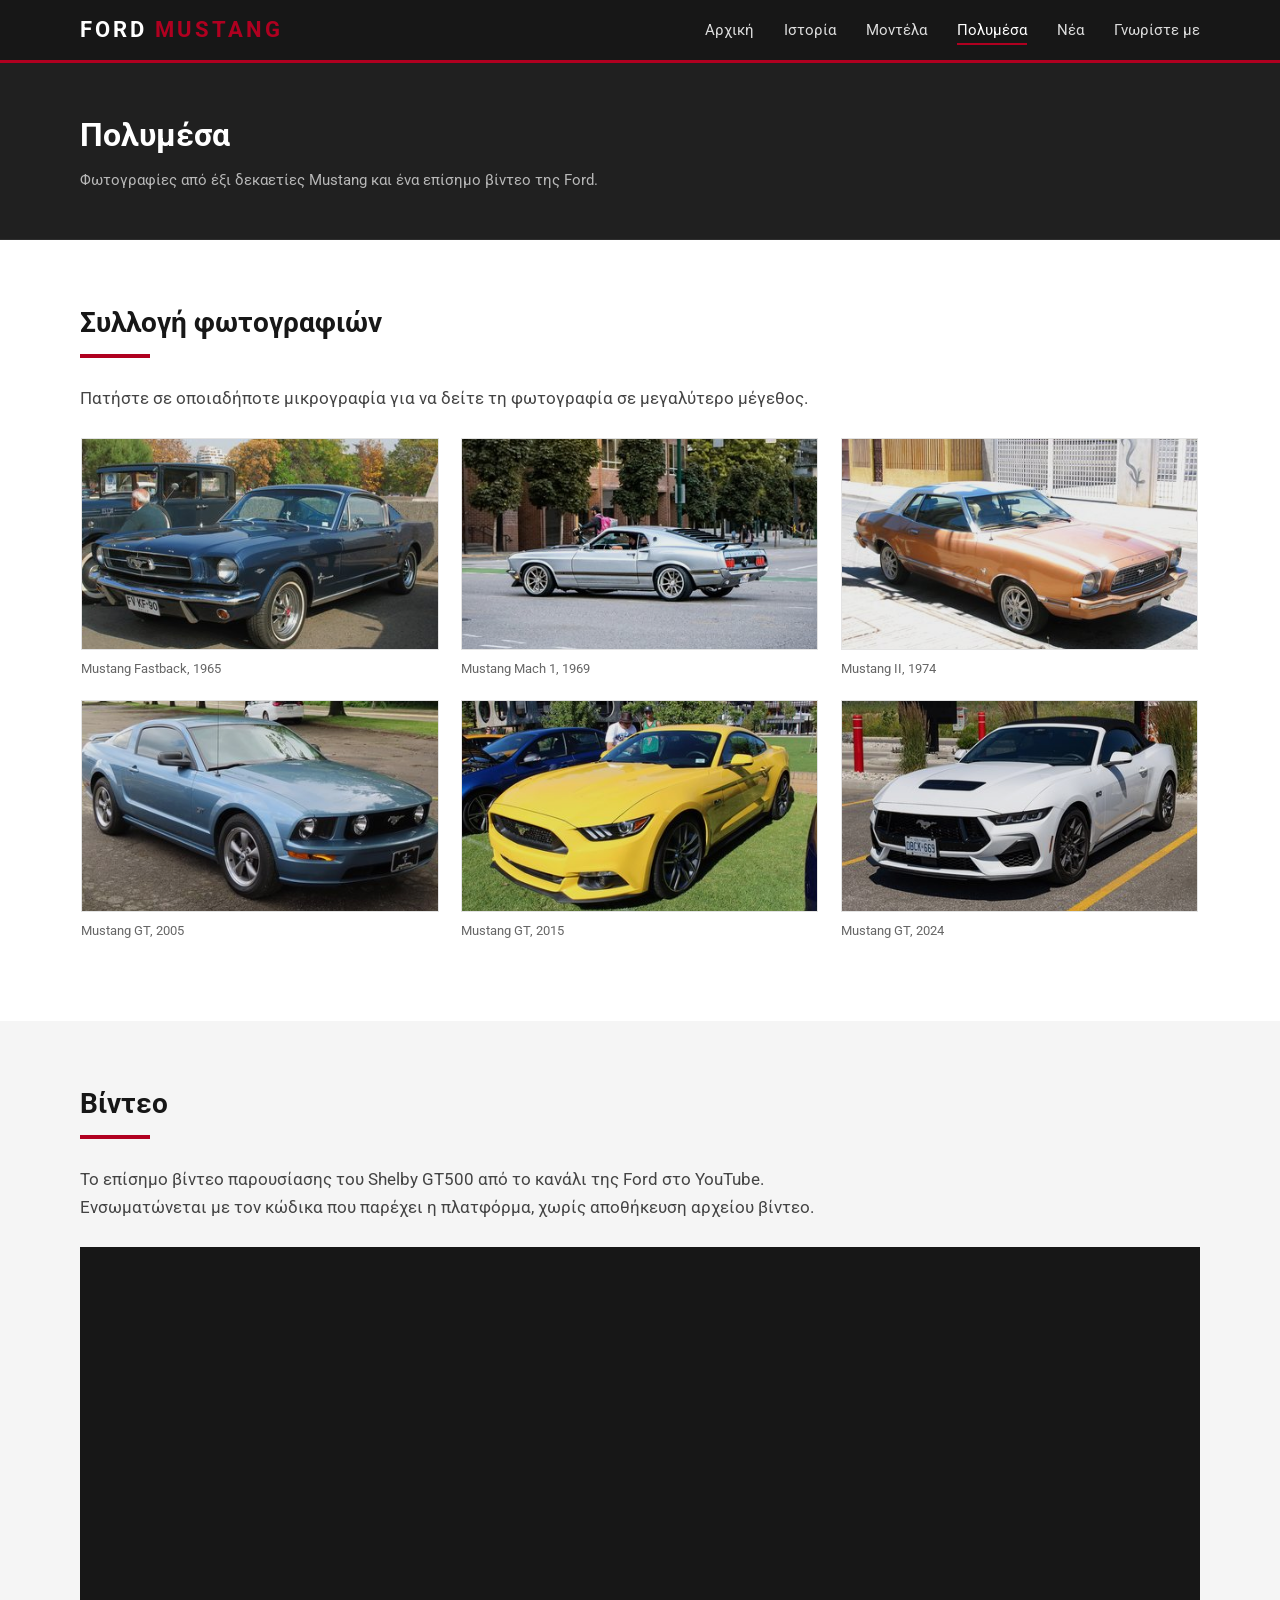
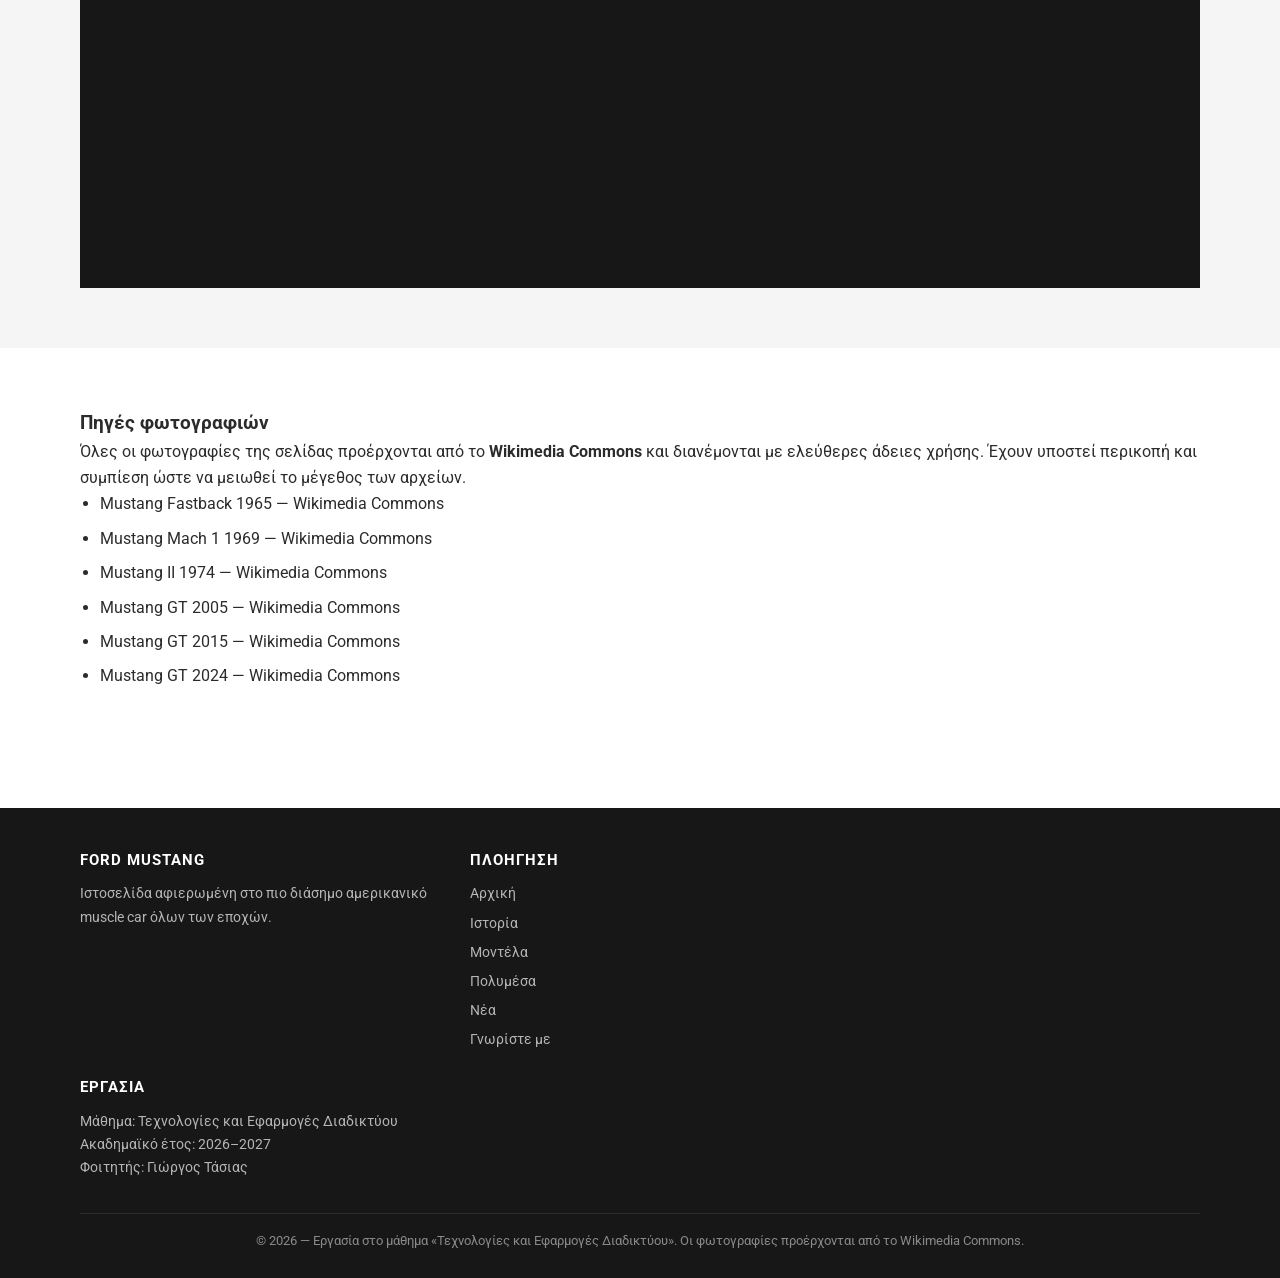
==== gallery.html @ 4e51d364 "Ford Mustang static site - course project" ====
<!DOCTYPE html>
<html lang="el">
<head>
  <meta charset="utf-8">
  <meta name="viewport" content="width=device-width, initial-scale=1">
  <meta name="description" content="Φωτογραφίες και βίντεο του Ford Mustang: συλλογή από τις σημαντικότερες γενιές του μοντέλου και επίσημο βίντεο της Ford.">
  <meta name="keywords" content="Ford Mustang φωτογραφίες, Mustang gallery, βίντεο Mustang, Shelby GT500 video">
  <meta name="author" content="Γιώργος Τάσιας">
  <title>Ford Mustang — Πολυμέσα</title>
  <link rel="stylesheet" href="css/style.css">
</head>
<body>

  <header class="site-header">
    <div class="container header-inner">
      <p class="logo"><a href="index.html">FORD <span>MUSTANG</span></a></p>
      <button class="nav-toggle" type="button" aria-controls="mainnav" aria-expanded="false">&#9776;</button>
      <nav class="main-nav" id="mainnav" aria-label="Κύριο μενού">
        <ul>
          <li><a href="index.html">Αρχική</a></li>
          <li><a href="history.html">Ιστορία</a></li>
          <li><a href="models.html">Μοντέλα</a></li>
          <li><a href="gallery.html" class="active">Πολυμέσα</a></li>
          <li><a href="news.html">Νέα</a></li>
          <li><a href="about.html">Γνωρίστε με</a></li>
        </ul>
      </nav>
    </div>
  </header>

  <main>

    <section class="page-header">
      <div class="container">
        <h1>Πολυμέσα</h1>
        <p>Φωτογραφίες από έξι δεκαετίες Mustang και ένα επίσημο βίντεο της Ford.</p>
      </div>
    </section>

    <section class="section">
      <div class="container">
        <h2>Συλλογή φωτογραφιών</h2>
        <div class="title-line"></div>
        <p class="lead">
          Πατήστε σε οποιαδήποτε μικρογραφία για να δείτε τη φωτογραφία σε μεγαλύτερο μέγεθος.
        </p>

        <div class="gallery">

          <figure class="gallery-item">
            <a href="media/mustang-1965-fastback.jpg" class="lightbox-link" data-caption="Ford Mustang Fastback 1965 — η πρώτη γενιά">
              <img src="media/thumb-mustang-1965-fastback.jpg" alt="Μικρογραφία: Ford Mustang Fastback του 1965" width="400" height="300">
            </a>
            <figcaption>Mustang Fastback, 1965</figcaption>
          </figure>

          <figure class="gallery-item">
            <a href="media/mustang-1969-mach-1.jpg" class="lightbox-link" data-caption="Ford Mustang Mach 1, 1969">
              <img src="media/thumb-mustang-1969-mach-1.jpg" alt="Μικρογραφία: Ford Mustang Mach 1 του 1969" width="400" height="300">
            </a>
            <figcaption>Mustang Mach 1, 1969</figcaption>
          </figure>

          <figure class="gallery-item">
            <a href="media/mustang-1974-mustang-ii.jpg" class="lightbox-link" data-caption="Ford Mustang II, 1974">
              <img src="media/thumb-mustang-1974-mustang-ii.jpg" alt="Μικρογραφία: Ford Mustang II του 1974" width="400" height="300">
            </a>
            <figcaption>Mustang II, 1974</figcaption>
          </figure>

          <figure class="gallery-item">
            <a href="media/mustang-2005-gt-coupe.jpg" class="lightbox-link" data-caption="Ford Mustang GT, 2005 — η ρετρό γενιά">
              <img src="media/thumb-mustang-2005-gt-coupe.jpg" alt="Μικρογραφία: Ford Mustang GT του 2005" width="400" height="300">
            </a>
            <figcaption>Mustang GT, 2005</figcaption>
          </figure>

          <figure class="gallery-item">
            <a href="media/mustang-2015-gt-coupe.jpg" class="lightbox-link" data-caption="Ford Mustang GT, 2015 — γενιά S550">
              <img src="media/thumb-mustang-2015-gt-coupe.jpg" alt="Μικρογραφία: Ford Mustang GT του 2015" width="400" height="300">
            </a>
            <figcaption>Mustang GT, 2015</figcaption>
          </figure>

          <figure class="gallery-item">
            <a href="media/mustang-2024-gt.jpg" class="lightbox-link" data-caption="Ford Mustang GT, 2024 — γενιά S650">
              <img src="media/thumb-mustang-2024-gt.jpg" alt="Μικρογραφία: Ford Mustang GT του 2024" width="400" height="300">
            </a>
            <figcaption>Mustang GT, 2024</figcaption>
          </figure>

        </div>
      </div>
    </section>

    <section class="section section-grey">
      <div class="container">
        <h2>Βίντεο</h2>
        <div class="title-line"></div>
        <p class="lead">
          Το επίσημο βίντεο παρουσίασης του Shelby GT500 από το κανάλι της Ford στο YouTube.
          Ενσωματώνεται με τον κώδικα που παρέχει η πλατφόρμα, χωρίς αποθήκευση αρχείου βίντεο.
        </p>

        <div class="video-box">
          <div class="video-frame">
            <iframe src="https://www.youtube.com/embed/UzruyIE3_g0"
                    title="The All-New 2020 Ford Mustang Shelby GT500: The Legend Returns"
                    allow="accelerometer; autoplay; clipboard-write; encrypted-media; gyroscope; picture-in-picture"
                    allowfullscreen></iframe>
          </div>
        </div>
      </div>
    </section>

    <section class="section">
      <div class="container">
        <h3>Πηγές φωτογραφιών</h3>
        <p>
          Όλες οι φωτογραφίες της σελίδας προέρχονται από το <strong>Wikimedia Commons</strong>
          και διανέμονται με ελεύθερες άδειες χρήσης. Έχουν υποστεί περικοπή και συμπίεση
          ώστε να μειωθεί το μέγεθος των αρχείων.
        </p>
        <ul class="about-list">
          <li>Mustang Fastback 1965 &mdash; Wikimedia Commons</li>
          <li>Mustang Mach 1 1969 &mdash; Wikimedia Commons</li>
          <li>Mustang II 1974 &mdash; Wikimedia Commons</li>
          <li>Mustang GT 2005 &mdash; Wikimedia Commons</li>
          <li>Mustang GT 2015 &mdash; Wikimedia Commons</li>
          <li>Mustang GT 2024 &mdash; Wikimedia Commons</li>
        </ul>
      </div>
    </section>

  </main>

  <div class="lightbox" id="lightbox" role="dialog" aria-modal="true" aria-label="Μεγέθυνση φωτογραφίας">
    <button class="lightbox-close" type="button" aria-label="Κλείσιμο">&times;</button>
    <p id="lightbox-caption"></p>
  </div>

  <footer class="site-footer">
    <div class="container">
      <div class="footer-columns">
        <div class="footer-col">
          <h3>FORD MUSTANG</h3>
          <p>Ιστοσελίδα αφιερωμένη στο πιο διάσημο αμερικανικό muscle car όλων των εποχών.</p>
        </div>
        <div class="footer-col">
          <h3>ΠΛΟΗΓΗΣΗ</h3>
          <ul>
            <li><a href="index.html">Αρχική</a></li>
            <li><a href="history.html">Ιστορία</a></li>
            <li><a href="models.html">Μοντέλα</a></li>
            <li><a href="gallery.html">Πολυμέσα</a></li>
            <li><a href="news.html">Νέα</a></li>
            <li><a href="about.html">Γνωρίστε με</a></li>
          </ul>
        </div>
        <div class="footer-col">
          <h3>ΕΡΓΑΣΙΑ</h3>
          <p>Μάθημα: Τεχνολογίες και Εφαρμογές Διαδικτύου<br>
             Ακαδημαϊκό έτος: 2026&ndash;2027<br>
             Φοιτητής: Γιώργος Τάσιας</p>
        </div>
      </div>
      <p class="copyright">&copy; 2026 &mdash; Εργασία στο μάθημα «Τεχνολογίες και Εφαρμογές Διαδικτύου». Οι φωτογραφίες προέρχονται από το Wikimedia Commons.</p>
    </div>
  </footer>

  <script src="js/script.js"></script>
</body>
</html>
---- css/style.css ----
/* =========================================================
   Ford Mustang — Εργασία Πληροφορικής
   Ενιαίο εξωτερικό αρχείο μορφοποίησης για όλες τις σελίδες
   ========================================================= */

/* ---------- Γραμματοσειρά Roboto (τοπικά αρχεία, Google Fonts / Apache 2.0) ---------- */

/* greek */
@font-face {
  font-family: "Roboto";
  font-style: normal;
  font-weight: 400;
  font-display: swap;
  src: url("../fonts/roboto-400-greek.woff2") format("woff2");
  unicode-range: U+0370-0377, U+037A-037F, U+0384-038A, U+038C, U+038E-03A1, U+03A3-03FF;
}

/* latin */
@font-face {
  font-family: "Roboto";
  font-style: normal;
  font-weight: 400;
  font-display: swap;
  src: url("../fonts/roboto-400-latin.woff2") format("woff2");
  unicode-range: U+0000-00FF, U+0131, U+0152-0153, U+02BB-02BC, U+02C6, U+02DA, U+02DC, U+0304, U+0308, U+0329, U+2000-206F, U+20AC, U+2122, U+2191, U+2193, U+2212, U+2215, U+FEFF, U+FFFD;
}

/* greek */
@font-face {
  font-family: "Roboto";
  font-style: normal;
  font-weight: 700;
  font-display: swap;
  src: url("../fonts/roboto-700-greek.woff2") format("woff2");
  unicode-range: U+0370-0377, U+037A-037F, U+0384-038A, U+038C, U+038E-03A1, U+03A3-03FF;
}

/* latin */
@font-face {
  font-family: "Roboto";
  font-style: normal;
  font-weight: 700;
  font-display: swap;
  src: url("../fonts/roboto-700-latin.woff2") format("woff2");
  unicode-range: U+0000-00FF, U+0131, U+0152-0153, U+02BB-02BC, U+02C6, U+02DA, U+02DC, U+0304, U+0308, U+0329, U+2000-206F, U+20AC, U+2122, U+2191, U+2193, U+2212, U+2215, U+FEFF, U+FFFD;
}

/* ---------- Βασικές ρυθμίσεις ---------- */

html, body, div, span, h1, h2, h3, h4, p, ul, ol, li,
table, tr, td, th, img, a, header, footer, nav, main,
article, section, figure, figcaption, blockquote, time {
  margin: 0;
  padding: 0;
  border: 0;
}

body {
  font-family: "Roboto", Arial, Helvetica, sans-serif;
  font-size: 16px;
  line-height: 1.65;
  color: #2b2b2b;
  background-color: #ffffff;
}

img {
  max-width: 100%;
  display: block;
}

a {
  color: #b00020;
  text-decoration: none;
}

a:hover {
  text-decoration: underline;
}

.container {
  width: 92%;
  max-width: 1120px;
  margin: 0 auto;
}

/* ---------- Κεφαλίδα και μενού ---------- */

.site-header {
  background-color: #171717;
  border-bottom: 3px solid #b00020;
  position: sticky;
  top: 0;
  z-index: 50;
}

.header-inner {
  display: flex;
  align-items: center;
  justify-content: space-between;
  padding: 12px 0;
}

.logo a {
  color: #ffffff;
  font-size: 22px;
  font-weight: 700;
  letter-spacing: 3px;
  text-decoration: none;
}

.logo span {
  color: #b00020;
}

.main-nav ul {
  list-style: none;
}

.main-nav li {
  display: inline-block;
  margin-left: 26px;
}

.main-nav a {
  color: #dddddd;
  font-size: 15px;
  padding-bottom: 4px;
  text-decoration: none;
}

.main-nav a:hover {
  color: #ffffff;
  border-bottom: 2px solid #b00020;
  text-decoration: none;
}

.main-nav a.active {
  color: #ffffff;
  border-bottom: 2px solid #b00020;
}

.nav-toggle {
  display: none;
  width: 40px;
  height: 34px;
  background: #262626;
  border: 1px solid #3a3a3a;
  border-radius: 3px;
  cursor: pointer;
  color: #ffffff;
  font-size: 18px;
  line-height: 30px;
  text-align: center;
}

/* ---------- Μεγάλη κεφαλίδα (hero) — μονόστηλη διάταξη ---------- */

.hero {
  background-image: url("../media/mustang-1965-fastback-hero.jpg");
  background-size: cover;
  background-position: center;
  background-color: #222222;
  color: #ffffff;
  text-align: center;
  padding: 130px 0 140px 0;
  position: relative;
}

.hero-overlay {
  position: absolute;
  top: 0;
  left: 0;
  width: 100%;
  height: 100%;
  background-color: rgba(0, 0, 0, 0.55);
}

.hero-inner {
  position: relative;
  z-index: 2;
}

.hero h1 {
  font-size: 54px;
  font-weight: 700;
  letter-spacing: 1px;
  margin-bottom: 14px;
  text-shadow: 0 2px 10px rgba(0, 0, 0, 0.6);
}

.hero p {
  font-size: 19px;
  max-width: 640px;
  margin: 0 auto 30px auto;
}

.hero-years {
  display: inline-block;
  background-color: #b00020;
  color: #ffffff;
  font-weight: 700;
  letter-spacing: 2px;
  padding: 6px 16px;
  margin-bottom: 22px;
  font-size: 14px;
}

/* ---------- Μικρή κεφαλίδα εσωτερικών σελίδων ---------- */

.page-header {
  background-color: #202020;
  color: #ffffff;
  padding: 46px 0;
  border-bottom: 1px solid #2f2f2f;
}

.page-header h1 {
  font-size: 32px;
  font-weight: 700;
}

.page-header p {
  color: #b8b8b8;
  margin-top: 6px;
  font-size: 15px;
}

/* ---------- Κουμπιά ---------- */

.button {
  display: inline-block;
  background-color: #b00020;
  color: #ffffff;
  padding: 12px 30px;
  font-weight: 700;
  font-size: 15px;
  text-decoration: none;
  border: 1px solid #b00020;
}

.button:hover {
  background-color: #ffffff;
  color: #b00020;
  text-decoration: none;
}

/* ---------- Ενότητες ---------- */

.section {
  padding: 60px 0;
}

.section-grey {
  background-color: #f5f5f5;
}

.section h2 {
  font-size: 28px;
  font-weight: 700;
  color: #171717;
  margin-bottom: 8px;
}

.section h2 span {
  color: #b00020;
}

.title-line {
  width: 70px;
  height: 4px;
  background-color: #b00020;
  margin-bottom: 26px;
}

.lead {
  font-size: 17px;
  color: #444444;
  max-width: 800px;
  margin-bottom: 26px;
}

.text-block p {
  margin-bottom: 14px;
}

/* ---------- Κάρτες (τρεις στήλες) ---------- */

.cards {
  display: flex;
  flex-wrap: wrap;
  margin-left: -10px;
  margin-right: -10px;
}

.card {
  width: 31.33%;
  margin: 0 1% 22px 1%;
  background-color: #ffffff;
  border: 1px solid #e3e3e3;
  border-bottom: 3px solid #b00020;
}

.card img {
  width: 100%;
  height: 190px;
  object-fit: cover;
}

.card-body {
  padding: 18px 18px 22px 18px;
}

.card-body h3 {
  font-size: 19px;
  margin-bottom: 8px;
  color: #171717;
}

.card-body p {
  font-size: 14px;
  color: #5a5a5a;
}

/* ---------- Δίστηλη διάταξη (περιεχόμενο + πλαϊνή στήλη) ---------- */

.two-column {
  display: flex;
  flex-wrap: wrap;
  margin-left: -15px;
  margin-right: -15px;
}

.main-column {
  width: 64%;
  padding: 0 15px;
}

.side-column {
  width: 36%;
  padding: 0 15px;
}

.side-box {
  background-color: #f5f5f5;
  border-left: 4px solid #b00020;
  padding: 18px 20px;
  margin-bottom: 22px;
}

.side-box h3 {
  font-size: 17px;
  margin-bottom: 10px;
  color: #171717;
}

.side-box ul,
.side-box ol {
  padding-left: 20px;
  font-size: 14px;
  color: #444444;
}

.side-box li {
  margin-bottom: 7px;
}

.main-column h2 {
  margin-top: 10px;
}

.main-column figure {
  margin: 22px 0;
}

.main-column figure img {
  width: 100%;
}

.main-column figcaption {
  font-size: 13px;
  color: #777777;
  padding-top: 7px;
  border-top: 1px solid #e3e3e3;
  margin-top: 7px;
}

/* ---------- Πίνακας ---------- */

.data-table {
  width: 100%;
  border-collapse: collapse;
  margin: 24px 0 10px 0;
  font-size: 15px;
}

.data-table caption {
  caption-side: top;
  text-align: left;
  font-weight: 700;
  padding-bottom: 10px;
  color: #171717;
}

.data-table th {
  background-color: #171717;
  color: #ffffff;
  text-align: left;
  padding: 12px 14px;
  font-size: 14px;
}

.data-table td {
  padding: 11px 14px;
  border-bottom: 1px solid #e3e3e3;
  vertical-align: top;
}

.data-table tr:nth-child(even) td {
  background-color: #fafafa;
}

.data-table td strong {
  color: #b00020;
}

/* ---------- Ειδήσεις (τρεις στήλες) ---------- */

.news-grid {
  display: flex;
  flex-wrap: wrap;
  margin-left: -12px;
  margin-right: -12px;
}

.news-item {
  width: 31.33%;
  margin: 0 1% 24px 1%;
  background-color: #ffffff;
  border: 1px solid #e3e3e3;
  padding: 20px;
}

.news-item time {
  display: block;
  font-size: 12px;
  color: #b00020;
  font-weight: 700;
  letter-spacing: 1px;
  text-transform: uppercase;
  margin-bottom: 8px;
}

.news-item h2,
.news-item h3 {
  font-size: 19px;
  color: #171717;
  margin-bottom: 10px;
}

.news-item p {
  font-size: 14px;
  color: #555555;
}

.news-item .category {
  display: inline-block;
  margin-top: 14px;
  font-size: 12px;
  background-color: #f1f1f1;
  color: #444444;
  padding: 4px 10px;
}

/* ---------- Gallery / Πολυμέσα ---------- */

.gallery {
  display: flex;
  flex-wrap: wrap;
  margin-left: -10px;
  margin-right: -10px;
}

.gallery-item {
  width: 31.33%;
  margin: 0 1% 20px 1%;
}

.gallery-item a {
  display: block;
  position: relative;
  border: 1px solid #e3e3e3;
  background-color: #111111;
}

.gallery-item img {
  width: 100%;
  height: 210px;
  object-fit: cover;
  opacity: 0.92;
}

.gallery-item a:hover img {
  opacity: 1;
}

.gallery-item figcaption {
  font-size: 13px;
  color: #666666;
  padding-top: 8px;
}

.video-box {
  margin-top: 14px;
  background-color: #171717;
  padding: 12px;
}

.video-frame {
  position: relative;
  width: 100%;
  padding-bottom: 56.25%;
  height: 0;
  overflow: hidden;
}

.video-frame iframe {
  position: absolute;
  top: 0;
  left: 0;
  width: 100%;
  height: 100%;
  border: 0;
}

/* ---------- Lightbox ---------- */

.lightbox {
  display: none;
  position: fixed;
  top: 0;
  left: 0;
  width: 100%;
  height: 100%;
  background-color: rgba(0, 0, 0, 0.9);
  z-index: 100;
  text-align: center;
}

.lightbox.open {
  display: block;
}

.lightbox img {
  max-width: 88%;
  max-height: 78%;
  margin: 6% auto 0 auto;
  border: 3px solid #ffffff;
}

.lightbox p {
  color: #dddddd;
  font-size: 14px;
  margin-top: 14px;
}

.lightbox-close {
  position: absolute;
  top: 14px;
  right: 26px;
  color: #ffffff;
  font-size: 34px;
  line-height: 1;
  background: none;
  border: none;
  cursor: pointer;
  padding: 6px 12px;
}

/* ---------- Σελίδα «Γνωρίστε με» ---------- */

.about-photo {
  width: 100%;
  border: 6px solid #ffffff;
  box-shadow: 0 3px 14px rgba(0, 0, 0, 0.15);
}

.about-list {
  padding-left: 20px;
  margin-bottom: 18px;
}

.about-list li {
  margin-bottom: 8px;
}

/* ---------- Υποσέλιδο ---------- */

.site-footer {
  background-color: #171717;
  color: #b5b5b5;
  padding: 40px 0 26px 0;
  margin-top: 40px;
  font-size: 14px;
}

.footer-columns {
  display: flex;
  flex-wrap: wrap;
  margin-left: -15px;
  margin-right: -15px;
}

.footer-col {
  width: 31.33%;
  padding: 0 15px;
  margin-bottom: 18px;
}

.footer-col h3 {
  color: #ffffff;
  font-size: 15px;
  margin-bottom: 10px;
  letter-spacing: 1px;
}

.footer-col ul {
  list-style: none;
}

.footer-col li {
  margin-bottom: 6px;
}

.footer-col a {
  color: #b5b5b5;
  text-decoration: none;
}

.footer-col a:hover {
  color: #ffffff;
  text-decoration: underline;
}

.copyright {
  border-top: 1px solid #2c2c2c;
  margin-top: 16px;
  padding-top: 16px;
  text-align: center;
  font-size: 13px;
  color: #8a8a8a;
}

/* ---------- Μικρές οθόνες ---------- */

@media screen and (max-width: 900px) {

  .hero h1 {
    font-size: 34px;
  }

  .hero {
    padding: 80px 0 90px 0;
  }

  .nav-toggle {
    display: block;
  }

  .main-nav {
    display: none;
    width: 100%;
  }

  .main-nav.open {
    display: block;
  }

  .main-nav li {
    display: block;
    margin: 0;
    border-top: 1px solid #2c2c2c;
  }

  .main-nav a {
    display: block;
    padding: 12px 0;
    border-bottom: 0;
  }

  .main-nav a:hover,
  .main-nav a.active {
    border-bottom: 0;
    color: #b00020;
  }

  .header-inner {
    flex-wrap: wrap;
  }

  .card,
  .news-item,
  .gallery-item,
  .footer-col {
    width: 100%;
    margin-left: 0;
    margin-right: 0;
  }

  .main-column,
  .side-column {
    width: 100%;
  }

  .section h2 {
    font-size: 24px;
  }

  .page-header h1 {
    font-size: 26px;
  }

  .data-table {
    font-size: 13px;
  }

  .data-table th,
  .data-table td {
    padding: 8px 9px;
  }
}
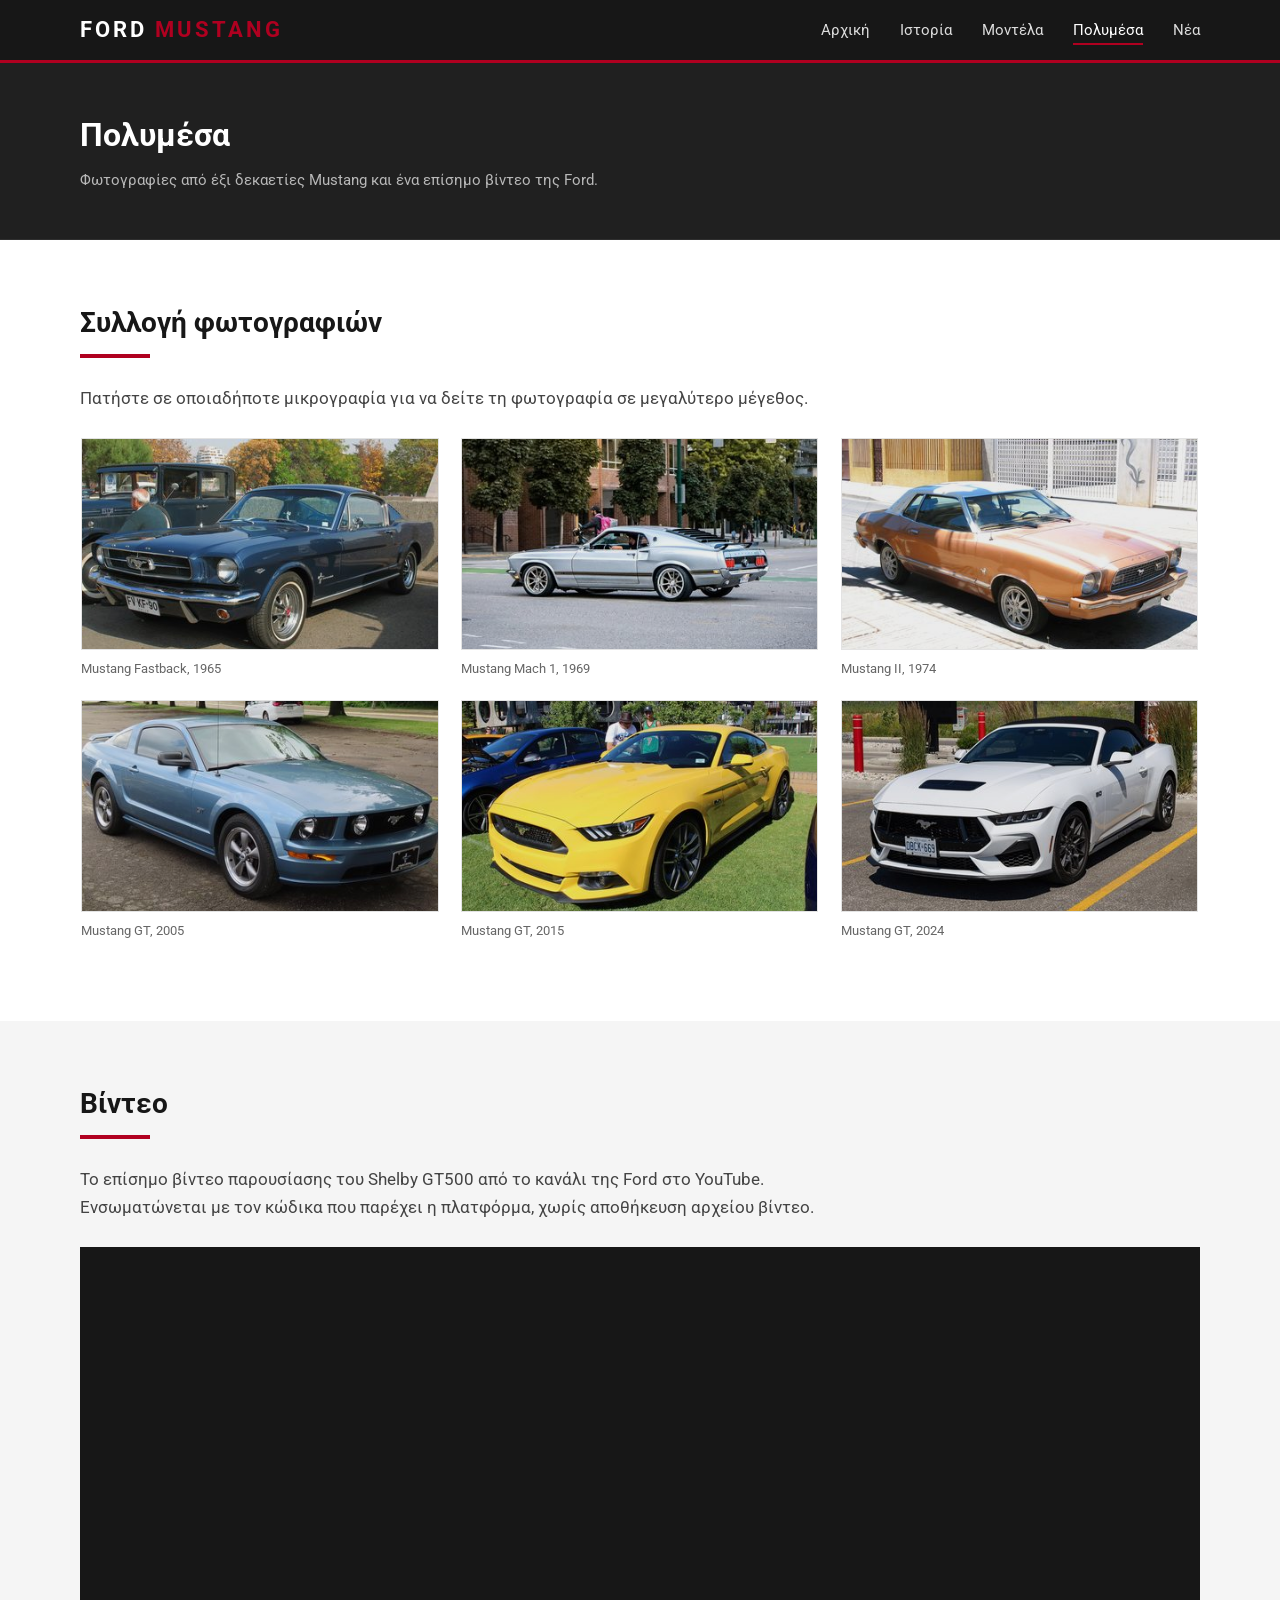
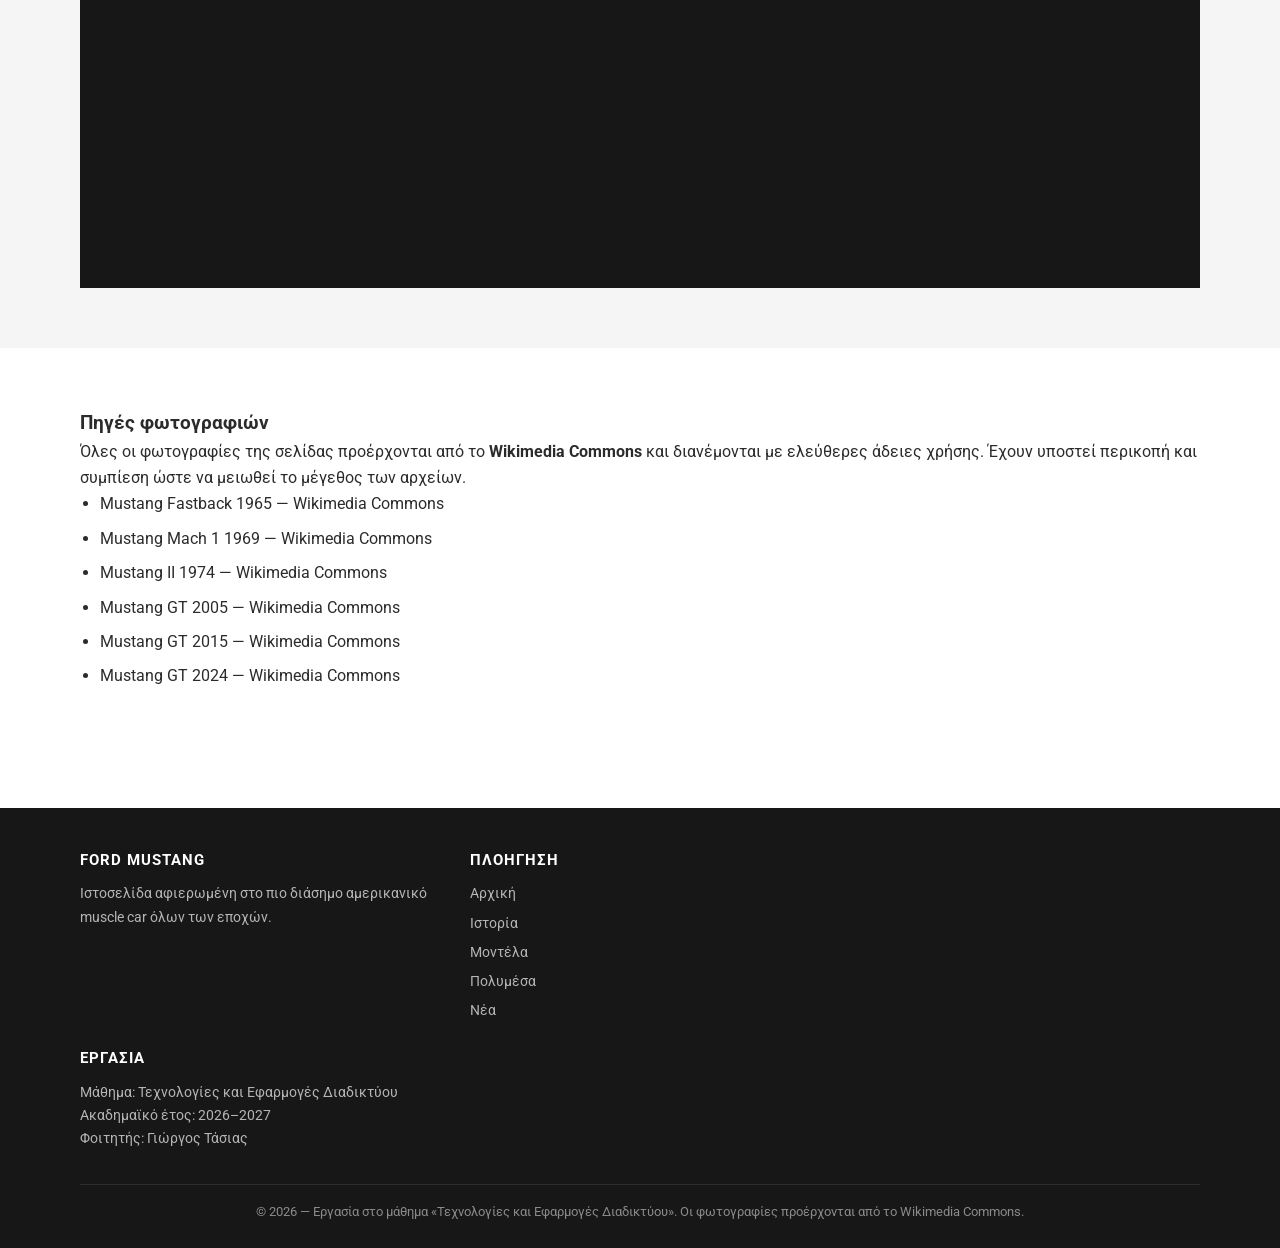
==== commit 8cce921f: "Remove 'Γνωρίστε με' page and its navigation links" ====
--- a/gallery.html
+++ b/gallery.html
@@ -22,7 +22,6 @@
           <li><a href="models.html">Μοντέλα</a></li>
           <li><a href="gallery.html" class="active">Πολυμέσα</a></li>
           <li><a href="news.html">Νέα</a></li>
-          <li><a href="about.html">Γνωρίστε με</a></li>
         </ul>
       </nav>
     </div>
@@ -154,7 +153,6 @@
             <li><a href="models.html">Μοντέλα</a></li>
             <li><a href="gallery.html">Πολυμέσα</a></li>
             <li><a href="news.html">Νέα</a></li>
-            <li><a href="about.html">Γνωρίστε με</a></li>
           </ul>
         </div>
         <div class="footer-col">
